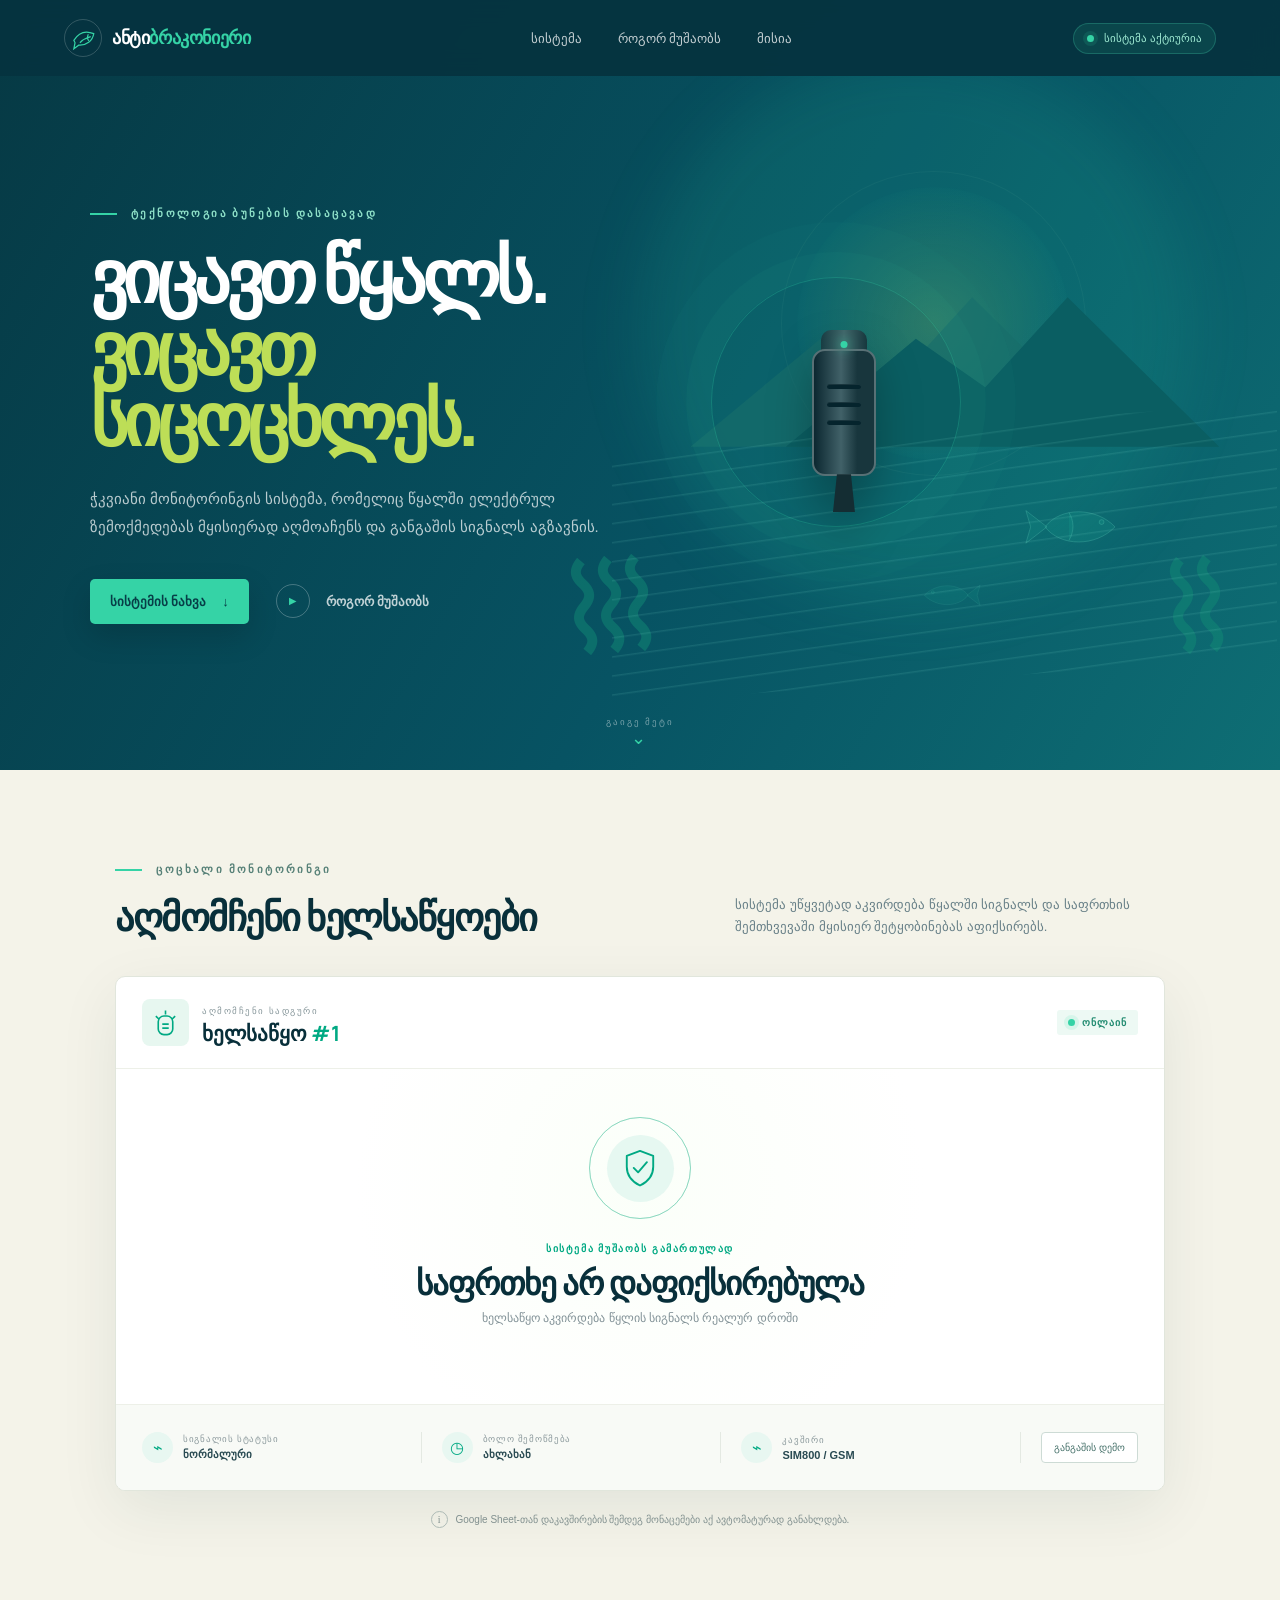
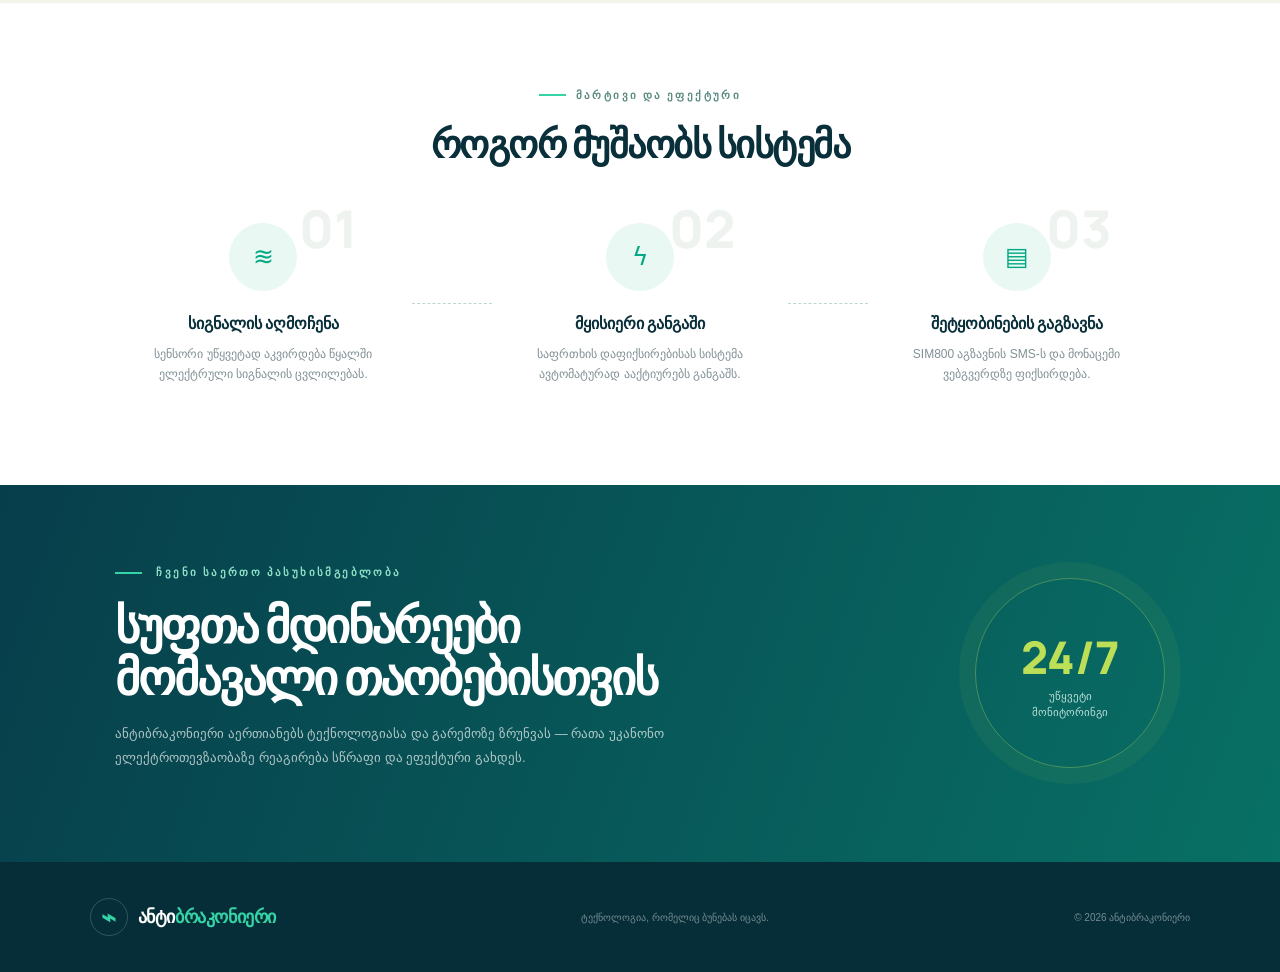
==== index.html @ 40a3c572 "initial website" ====
<!doctype html>
<html lang="ka">
<head>
  <meta charset="UTF-8" />
  <meta name="viewport" content="width=device-width, initial-scale=1.0" />
  <meta name="theme-color" content="#073d4c" />
  <meta name="description" content="ანტიბრაკონიერი — წყლის ეკოსისტემის დაცვის ჭკვიანი მონიტორინგის სისტემა." />
  <title>ანტიბრაკონიერი — წყლის დაცვის სისტემა</title>
  <link rel="preconnect" href="https://fonts.googleapis.com">
  <link rel="preconnect" href="https://fonts.gstatic.com" crossorigin>
  <link href="https://fonts.googleapis.com/css2?family=Fira+GO:wght@400;500;600;700&family=Manrope:wght@500;600;700;800&display=swap" rel="stylesheet">
  <link rel="stylesheet" href="style.css" />
</head>
<body>
  <header class="site-header">
    <a class="brand" href="#home" aria-label="ანტიბრაკონიერი — მთავარი">
      <span class="brand-mark" aria-hidden="true">
        <svg viewBox="0 0 48 48"><path d="M8 27c8-13 19-17 33-11-2 12-12 20-25 19l-8 6 2-10-2-4Z"/><path d="M18 31c5-5 10-8 18-10M32 17c-2 4-2 8 1 11"/></svg>
      </span>
      <span>ანტი<span>ბრაკონიერი</span></span>
    </a>
    <nav aria-label="მთავარი ნავიგაცია">
      <a href="#system">სისტემა</a>
      <a href="#how-it-works">როგორ მუშაობს</a>
      <a href="#mission">მისია</a>
    </nav>
    <div class="live-pill"><i></i> სისტემა აქტიურია</div>
  </header>

  <main id="home">
    <section class="hero">
      <div class="hero-glow"></div>
      <div class="hero-copy">
        <p class="eyebrow"><span></span> ტექნოლოგია ბუნების დასაცავად</p>
        <h1>ვიცავთ წყალს.<br><em>ვიცავთ სიცოცხლეს.</em></h1>
        <p class="hero-text">ჭკვიანი მონიტორინგის სისტემა, რომელიც წყალში ელექტრულ ზემოქმედებას მყისიერად აღმოაჩენს და განგაშის სიგნალს აგზავნის.</p>
        <div class="hero-actions">
          <a class="button primary" href="#system">სისტემის ნახვა <span>↓</span></a>
          <a class="button text-button" href="#how-it-works"><span class="play">▶</span> როგორ მუშაობს</a>
        </div>
      </div>
      <div class="hero-art" aria-hidden="true">
        <div class="sun"></div>
        <div class="mountain mountain-back"></div>
        <div class="mountain mountain-front"></div>
        <div class="reeds reeds-left">⌇⌇⌇</div>
        <div class="reeds reeds-right">⌇⌇</div>
        <svg class="fish fish-one" viewBox="0 0 120 54"><path d="M23 27C39 6 76 6 96 27 76 48 39 48 23 27Z"/><path d="m25 27-22-17 5 17-5 17 22-17Z"/><circle cx="82" cy="22" r="2.5"/><path d="M48 12c5 8 6 19 0 29"/></svg>
        <svg class="fish fish-two" viewBox="0 0 120 54"><path d="M23 27C39 6 76 6 96 27 76 48 39 48 23 27Z"/><path d="m25 27-22-17 5 17-5 17 22-17Z"/><circle cx="82" cy="22" r="2.5"/></svg>
        <div class="water-lines"></div>
        <div class="sensor-beam"></div>
        <div class="sensor">
          <span class="sensor-light"></span>
          <div class="sensor-cap"></div>
          <div class="sensor-body"><i></i><i></i><i></i></div>
          <div class="sensor-tip"></div>
        </div>
      </div>
      <div class="scroll-hint">გაიგე მეტი <span>⌄</span></div>
    </section>

    <section class="monitor-section" id="system">
      <div class="section-heading">
        <div>
          <p class="eyebrow dark"><span></span> ცოცხალი მონიტორინგი</p>
          <h2>აღმომჩენი ხელსაწყოები</h2>
        </div>
        <p>სისტემა უწყვეტად აკვირდება წყალში სიგნალს და საფრთხის შემთხვევაში მყისიერ შეტყობინებას აფიქსირებს.</p>
      </div>

      <article class="device-card" id="device-card" data-state="safe">
        <div class="card-top">
          <div class="device-title">
            <span class="device-icon">
              <svg viewBox="0 0 36 36"><path d="M18 3v5M6 10l4 4M30 10l-4 4"/><rect x="9" y="10" width="18" height="23" rx="7"/><path d="M14 25h8M14 20h8"/></svg>
            </span>
            <div>
              <span class="tiny-label">აღმომჩენი სადგური</span>
              <h3>ხელსაწყო <b>#1</b></h3>
            </div>
          </div>
          <div class="status-badge"><i></i><span id="connection-label">ონლაინ</span></div>
        </div>

        <div class="status-display" aria-live="polite">
          <div class="pulse-wrap">
            <span class="pulse-ring"></span>
            <span class="pulse-ring delay"></span>
            <span class="shield">
              <svg viewBox="0 0 54 62"><path d="M27 3 48 11v17c0 14-9 24-21 30C15 52 6 42 6 28V11l21-8Z"/><path d="m17 30 7 7 14-16"/></svg>
            </span>
          </div>
          <p class="status-kicker" id="status-kicker">სისტემა მუშაობს გამართულად</p>
          <h4 id="status-title">საფრთხე არ დაფიქსირებულა</h4>
          <p id="status-description">ხელსაწყო აკვირდება წყლის სიგნალს რეალურ დროში</p>
          <div class="alert-time" id="alert-time" hidden>—</div>
        </div>

        <div class="card-metrics">
          <div><span class="metric-icon signal">⌁</span><p>სიგნალის სტატუსი<strong id="signal-value">ნორმალური</strong></p></div>
          <div><span class="metric-icon clock">◷</span><p>ბოლო შემოწმება<strong id="last-check">ახლახან</strong></p></div>
          <div><span class="metric-icon network">⌁</span><p>კავშირი<strong>SIM800 / GSM</strong></p></div>
          <button class="demo-button" id="demo-button" type="button">განგაშის დემო</button>
        </div>
      </article>
      <p class="integration-note"><span>i</span> Google Sheet-თან დაკავშირების შემდეგ მონაცემები აქ ავტომატურად განახლდება.</p>
    </section>

    <section class="how-section" id="how-it-works">
      <p class="eyebrow centered"><span></span> მარტივი და ეფექტური</p>
      <h2>როგორ მუშაობს სისტემა</h2>
      <div class="steps">
        <article><span>01</span><div class="step-icon">≋</div><h3>სიგნალის აღმოჩენა</h3><p>სენსორი უწყვეტად აკვირდება წყალში ელექტრული სიგნალის ცვლილებას.</p></article>
        <i class="step-line"></i>
        <article><span>02</span><div class="step-icon">ϟ</div><h3>მყისიერი განგაში</h3><p>საფრთხის დაფიქსირებისას სისტემა ავტომატურად ააქტიურებს განგაშს.</p></article>
        <i class="step-line"></i>
        <article><span>03</span><div class="step-icon">▤</div><h3>შეტყობინების გაგზავნა</h3><p>SIM800 აგზავნის SMS-ს და მონაცემი ვებგვერდზე ფიქსირდება.</p></article>
      </div>
    </section>

    <section class="mission-section" id="mission">
      <div>
        <p class="eyebrow"><span></span> ჩვენი საერთო პასუხისმგებლობა</p>
        <h2>სუფთა მდინარეები<br>მომავალი თაობებისთვის</h2>
        <p>ანტიბრაკონიერი აერთიანებს ტექნოლოგიასა და გარემოზე ზრუნვას — რათა უკანონო ელექტროთევზაობაზე რეაგირება სწრაფი და ეფექტური გახდეს.</p>
      </div>
      <div class="mission-badge"><strong>24/7</strong><span>უწყვეტი<br>მონიტორინგი</span></div>
    </section>
  </main>

  <footer>
    <a class="brand footer-brand" href="#home"><span class="brand-mark">⌁</span><span>ანტი<span>ბრაკონიერი</span></span></a>
    <p>ტექნოლოგია, რომელიც ბუნებას იცავს.</p>
    <span>© 2026 ანტიბრაკონიერი</span>
  </footer>

  <script src="script.js"></script>
</body>
</html>
---- style.css ----
:root {
  --ink: #082f3a;
  --deep: #063e4c;
  --deep-2: #052f3c;
  --teal: #00a983;
  --mint: #35d3a6;
  --lime: #bdde57;
  --cream: #f3f3e9;
  --white: #fff;
  --muted: #688088;
  --danger: #ef5b4e;
}

* { box-sizing: border-box; }
html { scroll-behavior: smooth; }
body { margin: 0; color: var(--ink); background: var(--cream); font-family: "Fira GO", sans-serif; }
a { color: inherit; text-decoration: none; }
button { font: inherit; }

.site-header {
  height: 76px; padding: 0 clamp(24px, 5vw, 78px); display: flex; align-items: center;
  justify-content: space-between; background: rgba(6, 52, 64, .96); color: white;
  position: fixed; inset: 0 0 auto; z-index: 30; backdrop-filter: blur(12px);
}
.brand { display: flex; align-items: center; gap: 10px; font-size: 18px; font-weight: 700; letter-spacing: -.4px; }
.brand > span:last-child > span { color: var(--mint); }
.brand-mark { width: 38px; height: 38px; display: grid; place-items: center; border: 1px solid rgba(255,255,255,.18); border-radius: 50%; }
.brand-mark svg { width: 29px; fill: none; stroke: var(--mint); stroke-width: 2; }
nav { display: flex; gap: 36px; font-size: 13px; color: rgba(255,255,255,.76); }
nav a:hover { color: var(--mint); }
.live-pill { padding: 8px 13px; border-radius: 30px; background: rgba(62, 219, 174, .1); border: 1px solid rgba(72,222,178,.24); font-size: 11px; color: #9fead3; }
.live-pill i, .status-badge i { width: 7px; height: 7px; border-radius: 50%; background: var(--mint); display: inline-block; margin-right: 7px; box-shadow: 0 0 0 4px rgba(53,211,166,.12); }

.hero { min-height: 720px; padding: 150px clamp(24px, 7vw, 110px) 90px; color: white; background: linear-gradient(120deg, #063944 0%, #075363 58%, #0e6e74 100%); display: grid; grid-template-columns: .95fr 1.05fr; position: relative; overflow: hidden; }
.hero-glow { position: absolute; width: 550px; height: 550px; border-radius: 50%; background: rgba(39, 201, 166, .12); filter: blur(30px); right: 7%; top: 7%; }
.hero-copy { position: relative; z-index: 3; align-self: center; max-width: 650px; }
.eyebrow { margin: 0 0 21px; font: 700 11px/1.2 Manrope, sans-serif; text-transform: uppercase; letter-spacing: 2.4px; color: #8ee0c8; }
.eyebrow > span { width: 27px; height: 2px; background: var(--mint); display: inline-block; vertical-align: middle; margin-right: 10px; }
.eyebrow.dark { color: #568077; }
.hero h1 { font: 800 clamp(48px, 5.7vw, 83px)/.98 Manrope, "Fira GO", sans-serif; letter-spacing: -4.5px; margin: 0; }
.hero h1 em { font-style: normal; color: var(--lime); }
.hero-text { max-width: 570px; color: rgba(255,255,255,.72); font-size: 15px; line-height: 1.9; margin: 30px 0 37px; }
.hero-actions { display: flex; align-items: center; gap: 27px; }
.button { display: inline-flex; align-items: center; gap: 16px; font-size: 13px; font-weight: 600; }
.button.primary { background: var(--mint); color: #073e47; padding: 15px 20px; border-radius: 5px; box-shadow: 0 12px 30px rgba(0,0,0,.15); }
.button.primary:hover { transform: translateY(-2px); background: #4de2b8; }
.button.text-button { color: rgba(255,255,255,.75); }
.play { display: grid; place-items: center; width: 34px; height: 34px; border-radius: 50%; border: 1px solid rgba(255,255,255,.25); color: var(--mint); font-size: 9px; }
.scroll-hint { position: absolute; left: 50%; bottom: 21px; transform: translateX(-50%); font-size: 9px; letter-spacing: 2px; text-transform: uppercase; color: rgba(255,255,255,.45); text-align: center; }
.scroll-hint span { display: block; font-size: 18px; color: var(--mint); }

.hero-art { position: relative; min-height: 530px; align-self: center; }
.sun { position: absolute; width: 305px; height: 305px; right: 18%; top: 4%; border-radius: 50%; background: radial-gradient(circle, rgba(189,222,87,.18), rgba(53,211,166,.03) 63%, transparent 64%); border: 1px solid rgba(174,231,193,.05); }
.mountain { position: absolute; bottom: 44%; width: 75%; height: 34%; right: -5%; clip-path: polygon(0 100%, 30% 40%, 46% 67%, 65% 17%, 100% 100%); }
.mountain-back { background: #176e6b; opacity: .65; transform: translateX(-22%); }
.mountain-front { background: #0a5e62; }
.water-lines { position: absolute; left: 0; right: -15%; bottom: 0; height: 48%; background: repeating-linear-gradient(176deg, transparent 0 16px, rgba(124,222,205,.13) 17px, transparent 19px); transform: skewY(-4deg); }
.fish { position: absolute; fill: rgba(31,182,159,.14); stroke: rgba(115,224,199,.23); stroke-width: 1; }
.fish-one { width: 115px; right: 9%; bottom: 24%; }
.fish-two { width: 72px; right: 36%; bottom: 13%; transform: scaleX(-1); opacity: .65; }
.reeds { position: absolute; bottom: 0; color: #118b75; font-size: 120px; letter-spacing: -32px; font-family: serif; opacity: .5; transform: rotate(-4deg); }
.reeds-left { left: -10%; }.reeds-right { right: -3%; }
.sensor { position: absolute; width: 70px; height: 200px; left: 34%; top: 34%; filter: drop-shadow(0 25px 22px rgba(0,0,0,.26)); }
.sensor-cap { width: 46px; height: 22px; margin: 0 auto; border-radius: 10px 10px 3px 3px; background: linear-gradient(90deg,#183d43,#42666a,#17383e); }
.sensor-body { width: 64px; height: 127px; padding: 20px 13px; margin: -3px auto 0; border-radius: 13px; background: linear-gradient(90deg, #0b2730, #416168 45%, #18363d 72%); border: 2px solid #587075; }
.sensor-body i { height: 5px; border-radius: 5px; display: block; margin: 13px 0; background: #05242d; box-shadow: inset 0 1px rgba(255,255,255,.08); }
.sensor-tip { width: 22px; height: 38px; margin: -2px auto; clip-path: polygon(18% 0,82% 0,100% 100%,0 100%); background: #142d33; }
.sensor-light { position: absolute; z-index: 2; top: 11px; left: 50%; width: 7px; height: 7px; transform: translateX(-50%); border-radius: 50%; background: var(--mint); box-shadow: 0 0 12px var(--mint); }
.sensor-beam { position: absolute; width: 250px; height: 250px; border: 1px solid rgba(53,211,166,.26); border-radius: 50%; left: 17%; top: 24%; box-shadow: 0 0 0 25px rgba(53,211,166,.035), 0 0 0 55px rgba(53,211,166,.025); animation: breathe 3.2s infinite ease-in-out; }

.monitor-section { padding: 92px max(24px, calc((100vw - 1050px)/2)) 75px; background: #f4f3e9; }
.section-heading { display: flex; align-items: end; justify-content: space-between; gap: 50px; margin-bottom: 38px; }
.section-heading h2, .how-section h2 { font: 800 clamp(29px,3vw,42px)/1.1 Manrope, "Fira GO"; letter-spacing: -1.5px; margin: 0; }
.section-heading > p { max-width: 430px; color: var(--muted); line-height: 1.7; font-size: 13px; margin: 0; }
.device-card { border-radius: 10px; overflow: hidden; background: white; box-shadow: 0 18px 60px rgba(14,50,56,.08); border: 1px solid #e1e6dc; }
.card-top { display: flex; justify-content: space-between; padding: 22px 26px; border-bottom: 1px solid #edf0e8; }
.device-title { display: flex; align-items: center; gap: 13px; }
.device-icon { width: 47px; height: 47px; display: grid; place-items: center; border-radius: 8px; background: #e7f7f0; }
.device-icon svg { width: 29px; fill: none; stroke: var(--teal); stroke-width: 2; }
.tiny-label { font-size: 9px; letter-spacing: 1.5px; text-transform: uppercase; color: #86969a; }
.device-title h3 { font: 700 21px/1.2 Manrope, "Fira GO"; margin: 3px 0 0; }.device-title h3 b{ color: var(--teal); }
.status-badge { align-self: center; padding: 7px 11px; background: #edf9f4; border-radius: 3px; color: #218b70; font-size: 10px; font-weight: 600; text-transform: uppercase; letter-spacing: 1px; }
.status-display { min-height: 335px; padding: 48px 20px 32px; text-align: center; background: radial-gradient(circle at center 35%, #fbfff9, #fff 50%); }
.pulse-wrap { width: 102px; height: 102px; margin: 0 auto 24px; position: relative; display: grid; place-items: center; }
.pulse-ring { position: absolute; inset: 0; border: 1px solid rgba(35,178,137,.3); border-radius: 50%; animation: pulse 2.4s infinite; }
.pulse-ring.delay { animation-delay: 1.2s; }
.shield { width: 67px; height: 67px; border-radius: 50%; background: #e6f8f1; display: grid; place-items: center; position: relative; z-index: 2; }
.shield svg { width: 34px; fill: none; stroke: var(--teal); stroke-width: 3; stroke-linecap: round; stroke-linejoin: round; }
.status-kicker { color: var(--teal); font-size: 10px; font-weight: 700; letter-spacing: 1.6px; text-transform: uppercase; }
.status-display h4 { margin: 8px 0; font: 800 clamp(23px, 2.6vw, 34px)/1.15 Manrope, "Fira GO"; letter-spacing: -1px; }
.status-display > p:last-of-type { margin: 0; color: #829297; font-size: 12px; }
.alert-time { margin-top: 16px; font-size: 12px; font-weight: 600; color: var(--danger); }
.card-metrics { min-height: 86px; padding: 14px 26px; background: #f8faf6; border-top: 1px solid #edf0e8; display: grid; grid-template-columns: repeat(3, 1fr) auto; align-items: center; }
.card-metrics > div { display: flex; gap: 10px; align-items: center; border-right: 1px solid #e4e9e2; margin-right: 20px; }
.metric-icon { width: 31px; height: 31px; border-radius: 50%; display: grid; place-items: center; color: var(--teal); background: #e8f7f1; }
.card-metrics p { margin: 0; color: #8b999c; font-size: 9px; text-transform: uppercase; letter-spacing: .7px; }
.card-metrics strong { display: block; margin-top: 4px; color: #294a52; font-size: 11px; text-transform: none; letter-spacing: 0; }
.demo-button { border: 1px solid #cddbd5; color: #47726b; background: white; border-radius: 4px; padding: 9px 12px; font-size: 10px; cursor: pointer; }
.demo-button:hover { border-color: var(--teal); color: var(--teal); }
.integration-note { text-align: center; color: #81908f; font-size: 10px; margin: 20px 0 0; }
.integration-note span { display: inline-grid; place-items:center; width: 17px;height:17px;border:1px solid #aebbb6;border-radius:50%;margin-right:5px;font-family:serif; }

.device-card[data-state="alert"] { border-color: rgba(239,91,78,.55); box-shadow: 0 18px 60px rgba(239,91,78,.14); }
.device-card[data-state="alert"] .status-display { background: radial-gradient(circle at center 35%, #fff3ef, #fff 55%); }
.device-card[data-state="alert"] .shield { background: #ffe8e4; animation: alertShake .55s infinite; }
.device-card[data-state="alert"] .shield svg { stroke: var(--danger); }
.device-card[data-state="alert"] .pulse-ring { border-color: rgba(239,91,78,.55); animation-duration: 1s; }
.device-card[data-state="alert"] .status-kicker, .device-card[data-state="alert"] .status-display h4 { color: var(--danger); }
.device-card[data-state="alert"] .status-badge { background: #fff0ed; color: var(--danger); }
.device-card[data-state="alert"] .status-badge i { background: var(--danger); box-shadow: 0 0 0 4px rgba(239,91,78,.13); }

.how-section { padding: 85px max(24px, calc((100vw - 1050px)/2)) 100px; background: #fff; text-align: center; }
.eyebrow.centered { display: flex; justify-content: center; align-items: center; color: #5c8b81; }
.steps { margin-top: 58px; display: grid; grid-template-columns: 1fr 80px 1fr 80px 1fr; align-items: center; }
.steps article { position: relative; padding: 0 24px; }
.steps article > span { position: absolute; top: -30px; right: 18%; color: #eef3ef; font: 800 52px Manrope; }
.step-icon { width: 68px; height: 68px; border-radius: 50%; margin: 0 auto 21px; display: grid; place-items: center; color: var(--teal); background: #e9f8f2; font-size: 25px; }
.steps h3 { font: 700 16px Manrope, "Fira GO"; margin: 0 0 10px; }.steps p { color: #819095; font-size: 12px; line-height: 1.7; margin:0; }
.step-line { height: 1px; border-top: 1px dashed #b9d9cf; }
.mission-section { padding: 80px max(24px, calc((100vw - 1050px)/2)); display:flex; justify-content:space-between; align-items:center; gap:40px; color:white; background: linear-gradient(110deg,#073e4b,#087065); }
.mission-section h2 { font: 800 clamp(30px,4vw,48px)/1.08 Manrope,"Fira GO"; letter-spacing:-2px; margin:0 0 20px; }.mission-section > div > p:last-child { max-width:650px; line-height:1.8;color:rgba(255,255,255,.68);font-size:13px; }
.mission-badge { min-width:190px; height:190px; border-radius:50%; display:grid; place-content:center; text-align:center; border:1px solid rgba(189,222,87,.35); box-shadow:0 0 0 16px rgba(189,222,87,.05); }.mission-badge strong{font:800 45px Manrope;color:var(--lime)}.mission-badge span{font-size:11px;line-height:1.5;color:#b9ddd6}
footer { min-height:110px; padding:25px clamp(24px,7vw,105px); background:#052e38; color:rgba(255,255,255,.45); display:flex;align-items:center;justify-content:space-between;font-size:10px; }
.footer-brand { color:#fff; }.footer-brand .brand-mark { color:var(--mint);font-size:25px; }

@keyframes pulse { 0% { transform:scale(.65); opacity:0 } 45%{opacity:1} 100%{transform:scale(1.35);opacity:0} }
@keyframes breathe { 50% { transform:scale(1.06); opacity:.65 } }
@keyframes alertShake { 0%,100%{transform:rotate(-2deg)}50%{transform:rotate(2deg)} }

@media (max-width: 850px) {
  nav { display:none; }
  .hero { grid-template-columns:1fr; padding-top:130px; min-height:900px; }
  .hero-copy { max-width:680px; }
  .hero-art { position:absolute; inset:auto 0 0 20%; height:460px; min-height:0; opacity:.83; }
  .hero h1 { letter-spacing:-3px; }
  .section-heading { align-items:start; flex-direction:column; gap:18px; }
  .card-metrics { grid-template-columns:1fr 1fr; gap:18px; padding:22px; }
  .card-metrics > div { border:0; }
  .steps { grid-template-columns:1fr; gap:45px; }.step-line {display:none}
}
@media (max-width: 560px) {
  .site-header { height:66px; padding:0 18px; }.brand {font-size:15px}.brand-mark{width:34px;height:34px}.live-pill{font-size:0;padding:10px}.live-pill i{margin:0}
  .hero { min-height:820px; padding:112px 22px 70px; }.hero h1{font-size:48px;letter-spacing:-2.5px}.hero-text{font-size:13px}.hero-actions{align-items:flex-start;flex-direction:column;gap:20px}
  .hero-art{left:0;height:380px}.sensor{transform:scale(.78);left:40%}.sensor-beam{transform:scale(.75);left:20%}
  .monitor-section,.how-section{padding-left:16px;padding-right:16px}.card-top{padding:17px}.status-display{min-height:320px}.card-metrics{grid-template-columns:1fr}.demo-button{width:100%}
  .mission-section{flex-direction:column;align-items:flex-start}.mission-badge{align-self:center}
  footer{flex-direction:column;gap:15px;text-align:center;padding:30px}
}
@media (prefers-reduced-motion: reduce) { *,*::before,*::after { animation-duration:.01ms!important; animation-iteration-count:1!important; scroll-behavior:auto!important; } }
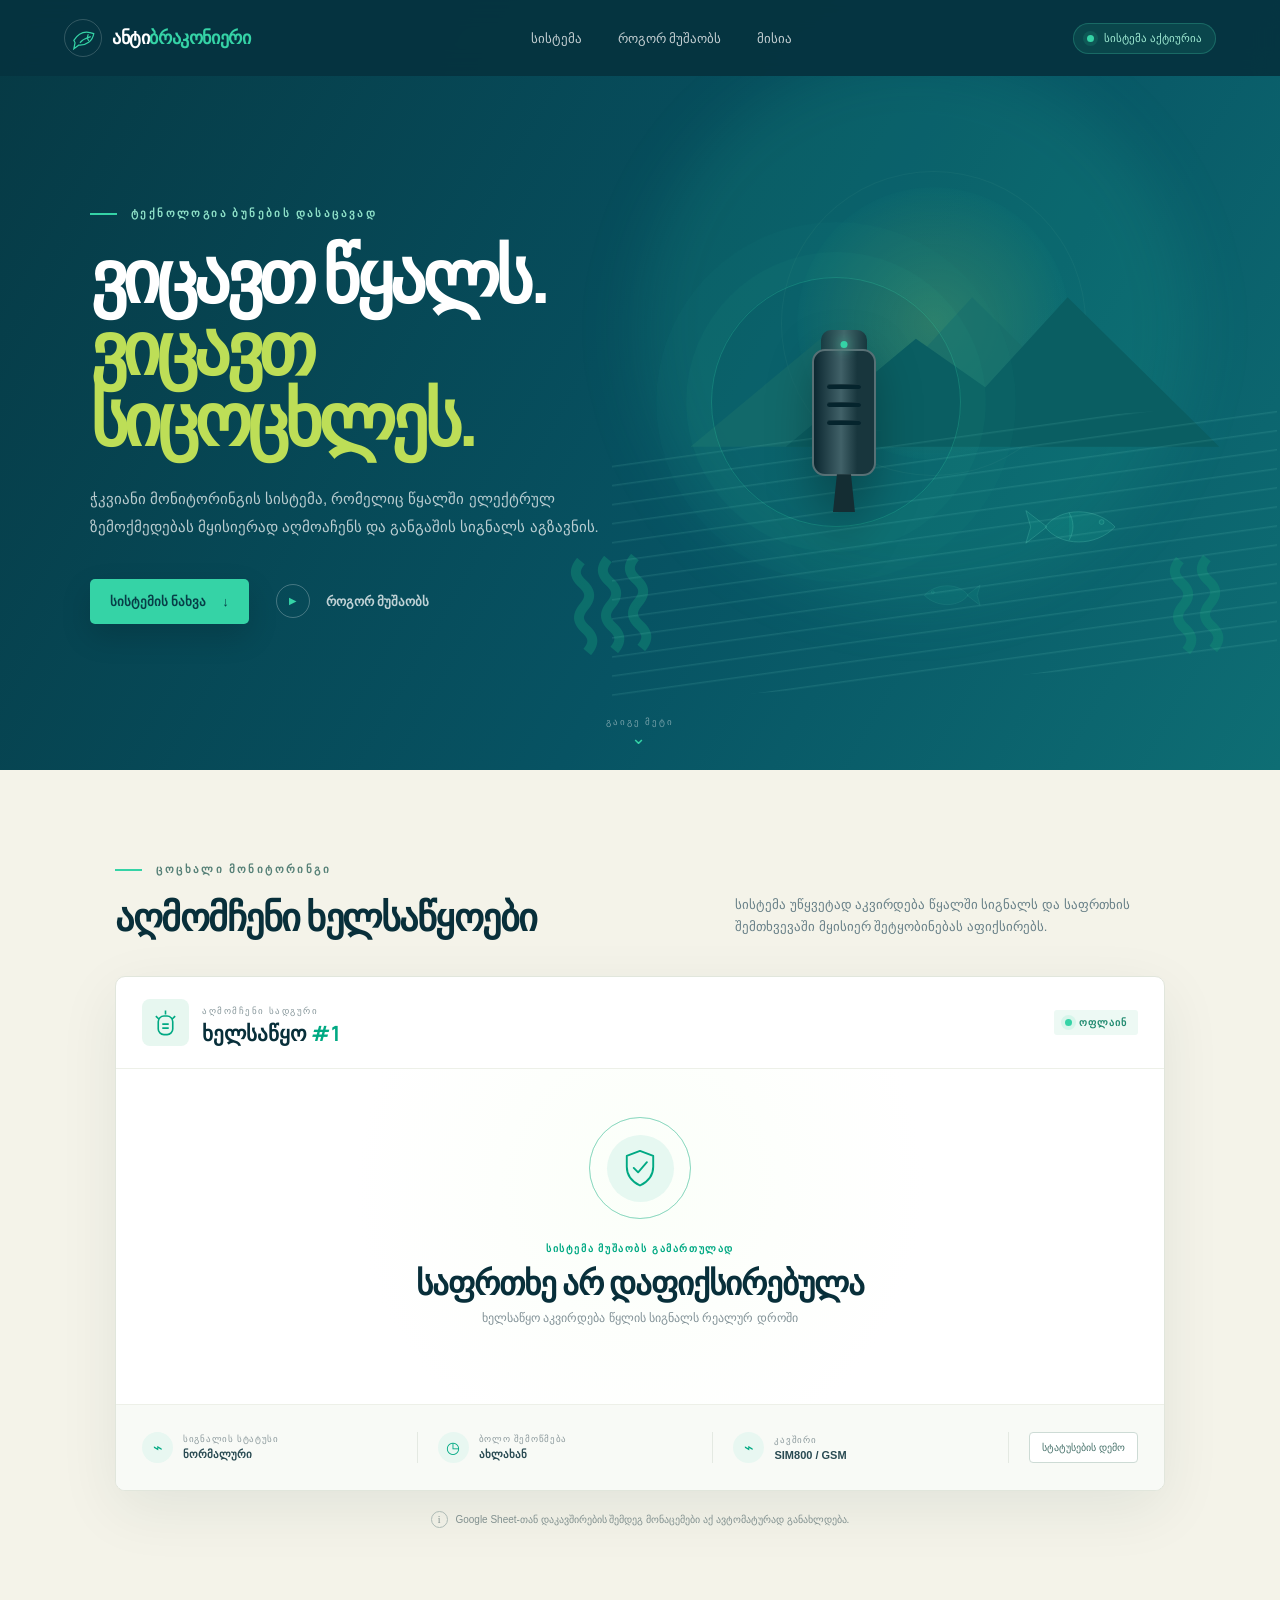
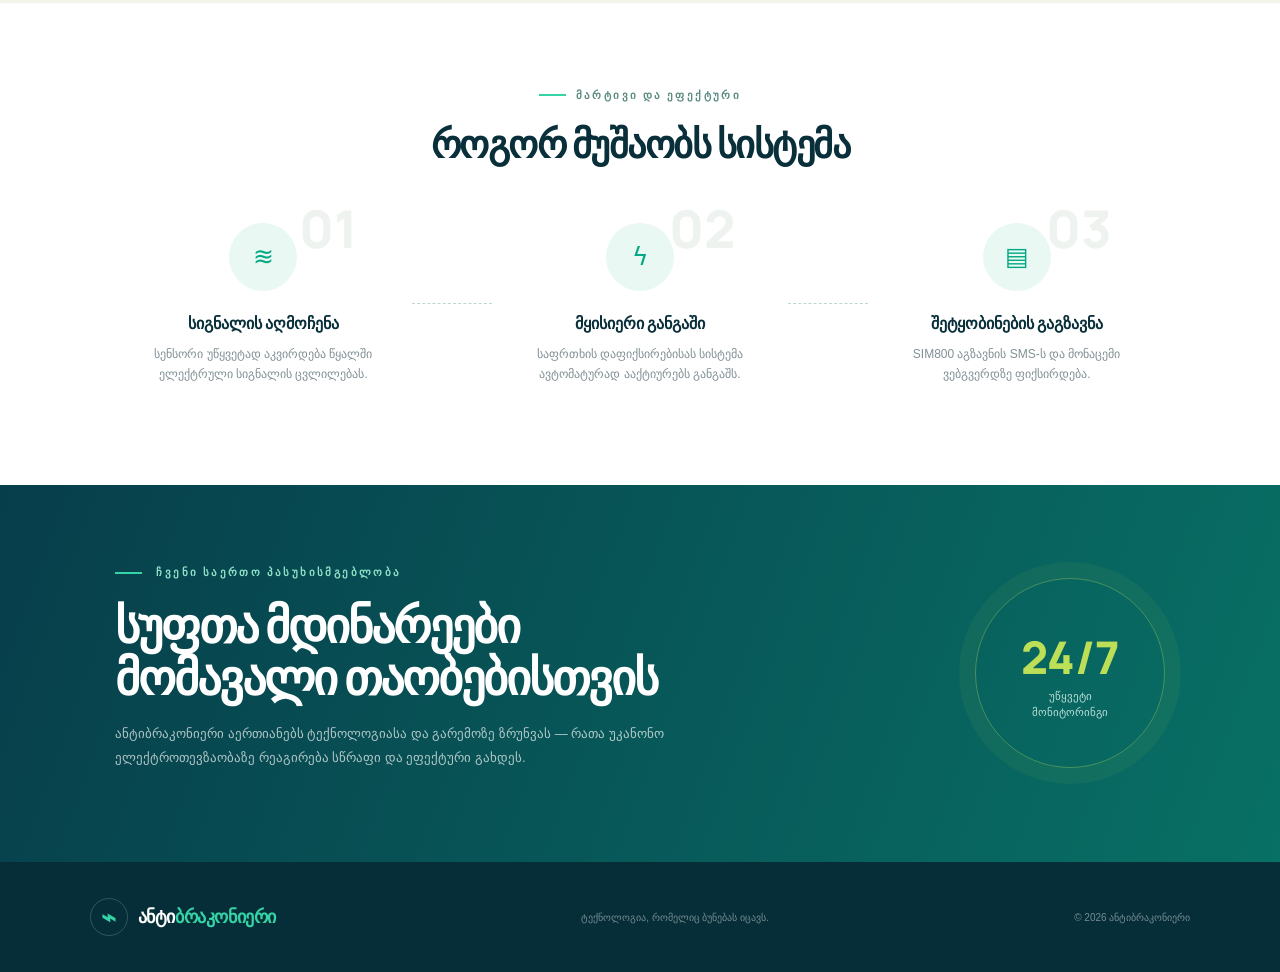
==== commit 869d2f9e: "Update script tag to include version query parameter" ====
--- a/index.html
+++ b/index.html
@@ -134,6 +134,7 @@
     <span>© 2026 ანტიბრაკონიერი</span>
   </footer>
 
-  <script src="script.js"></script>
+ 
+  <script src="script.js?v=2"></script>
 </body>
 </html>
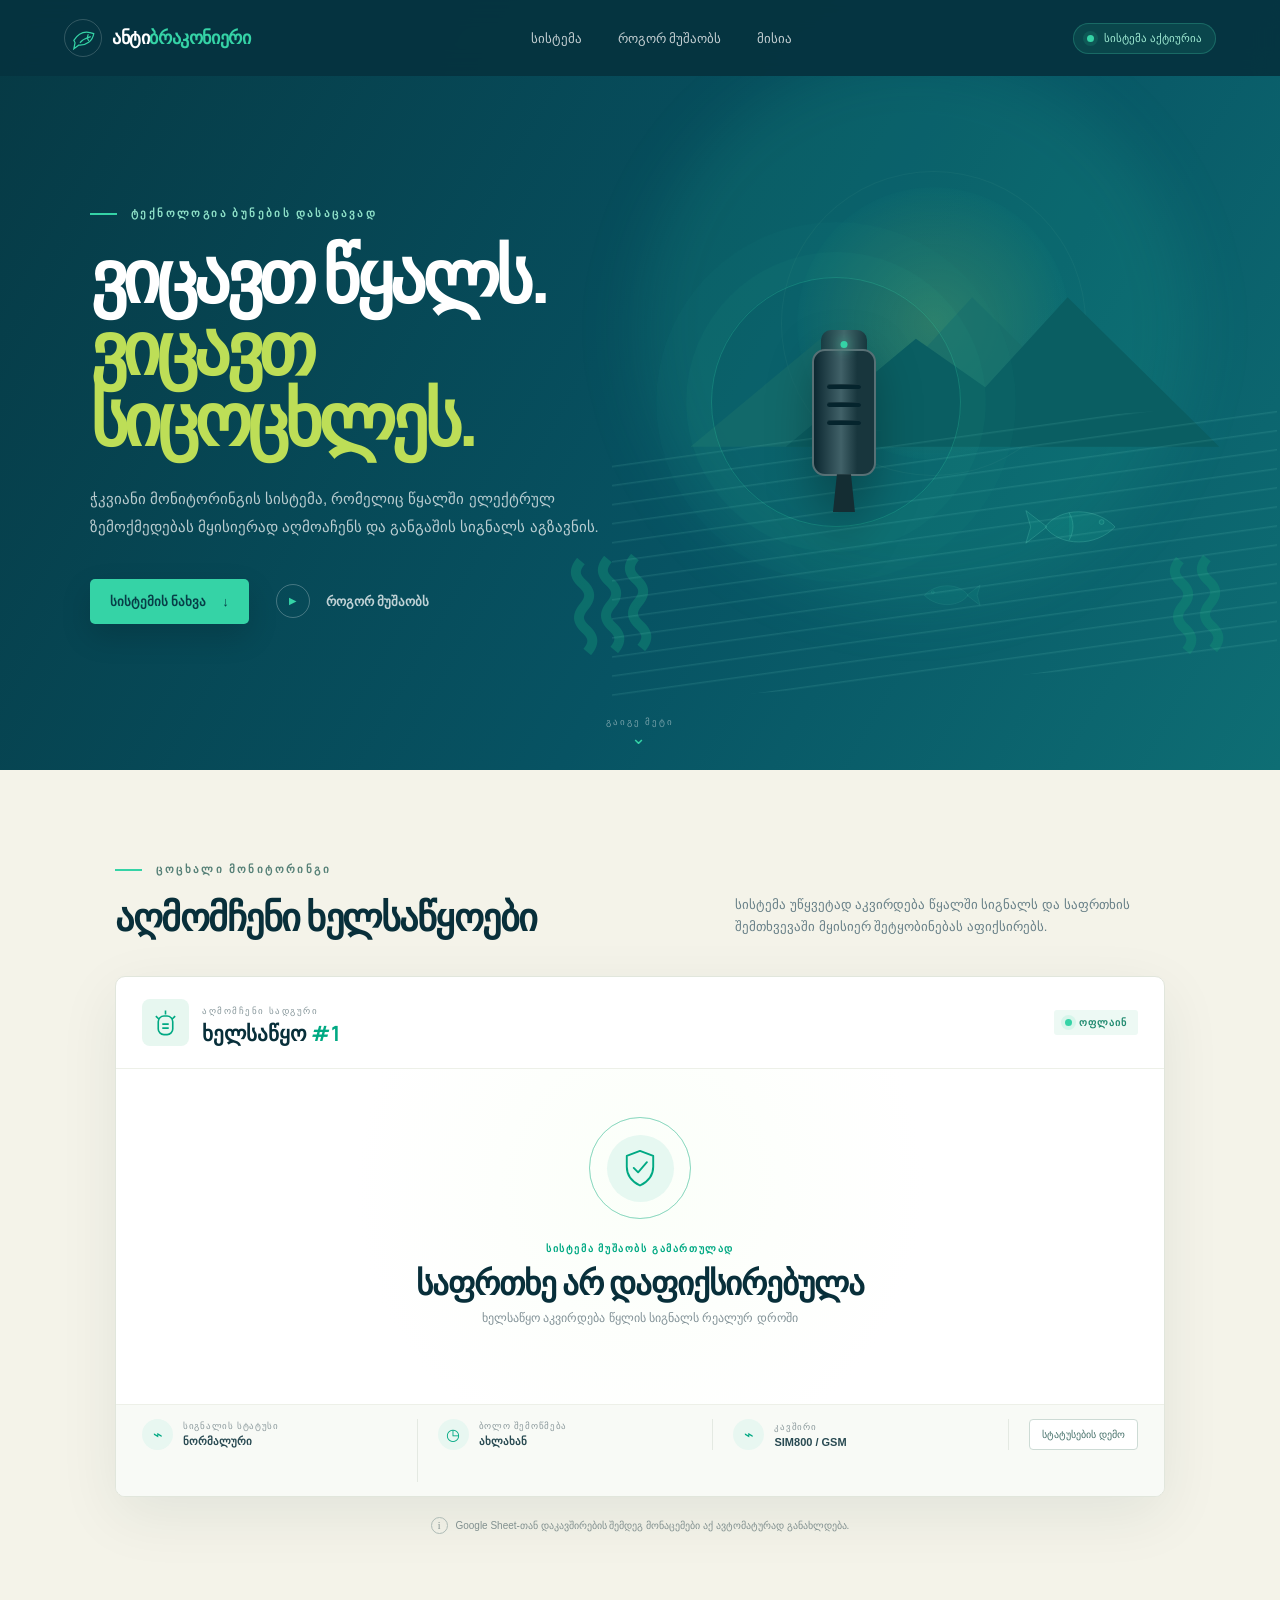
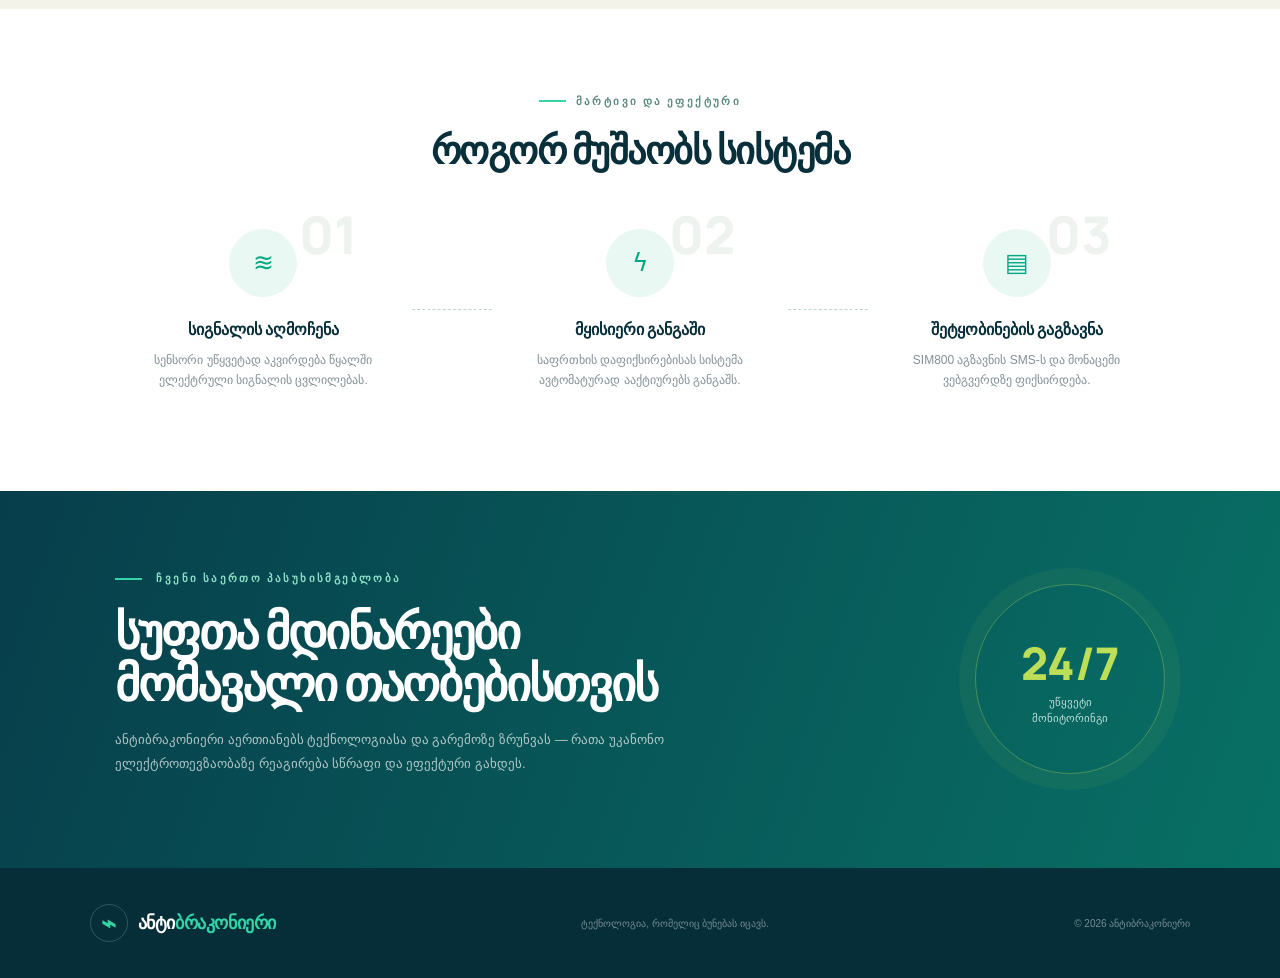
==== commit 7ad92f6f: "Replace demo button with recent activities buttonAdd activity history panel" ====
--- a/index.html
+++ b/index.html
@@ -100,7 +100,10 @@
           <div><span class="metric-icon signal">⌁</span><p>სიგნალის სტატუსი<strong id="signal-value">ნორმალური</strong></p></div>
           <div><span class="metric-icon clock">◷</span><p>ბოლო შემოწმება<strong id="last-check">ახლახან</strong></p></div>
           <div><span class="metric-icon network">⌁</span><p>კავშირი<strong>SIM800 / GSM</strong></p></div>
-          <button class="demo-button" id="demo-button" type="button">განგაშის დემო</button>
+         <button class="demo-button" id="demo-button" type="button">ბოლო აქტივობები</button>
+          <div id="activity-history" hidden>
+  <ul id="activity-list"></ul>
+</div>
         </div>
       </article>
       <p class="integration-note"><span>i</span> Google Sheet-თან დაკავშირების შემდეგ მონაცემები აქ ავტომატურად განახლდება.</p>
@@ -135,6 +138,6 @@
   </footer>
 
  
-  <script src="script.js?v=2"></script>
+  <script src="script.js?v=3"></script>
 </body>
 </html>
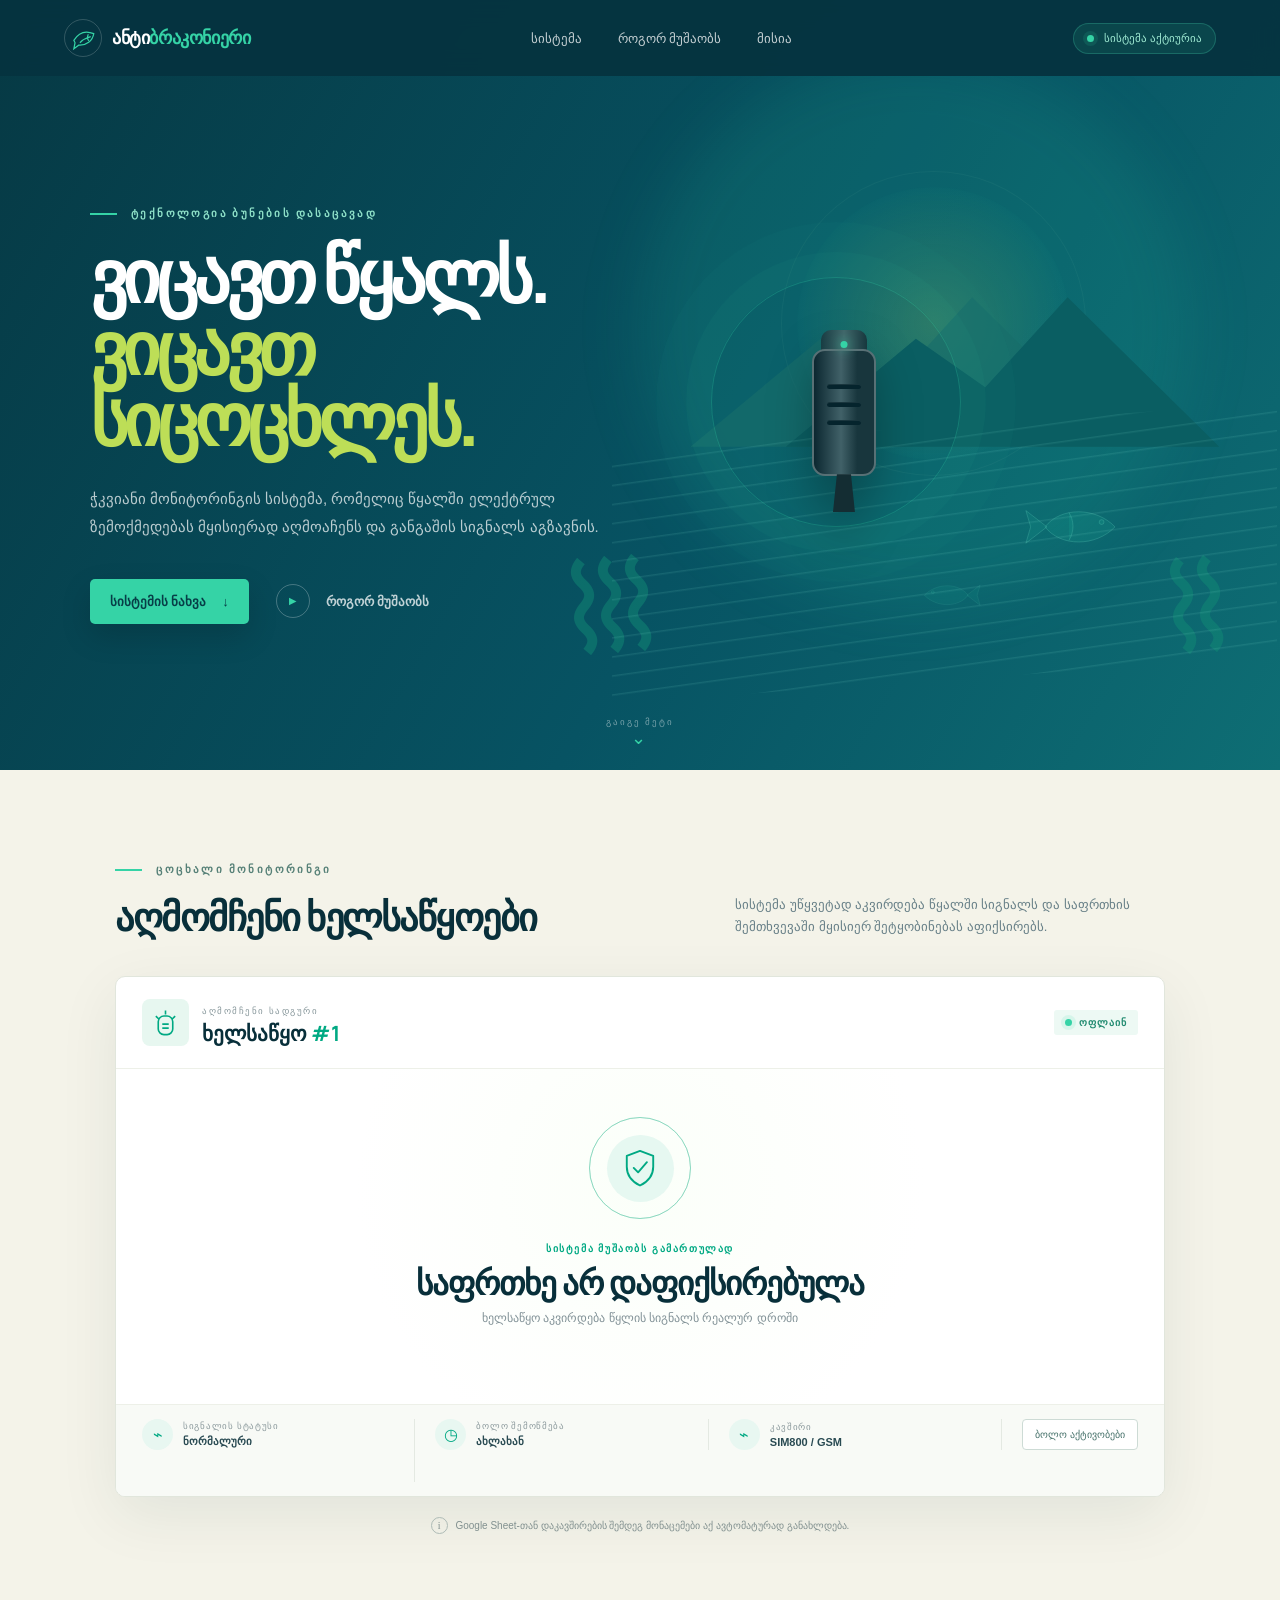
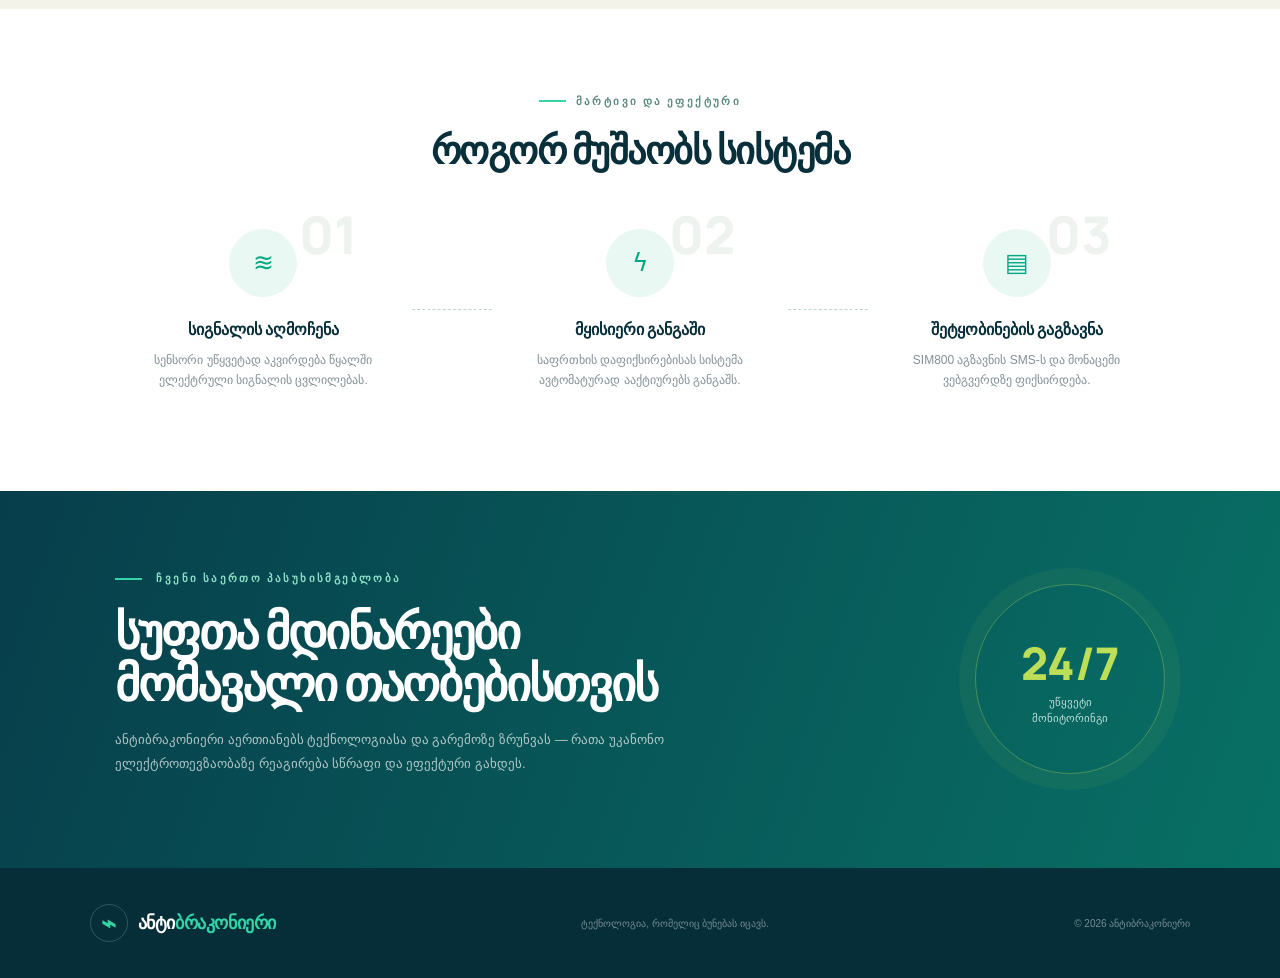
==== commit 5d074b6f: "Update script version to v4" ====
--- a/index.html
+++ b/index.html
@@ -138,6 +138,6 @@
   </footer>
 
  
-  <script src="script.js?v=3"></script>
+  <script src="script.js?v=4"></script>
 </body>
 </html>
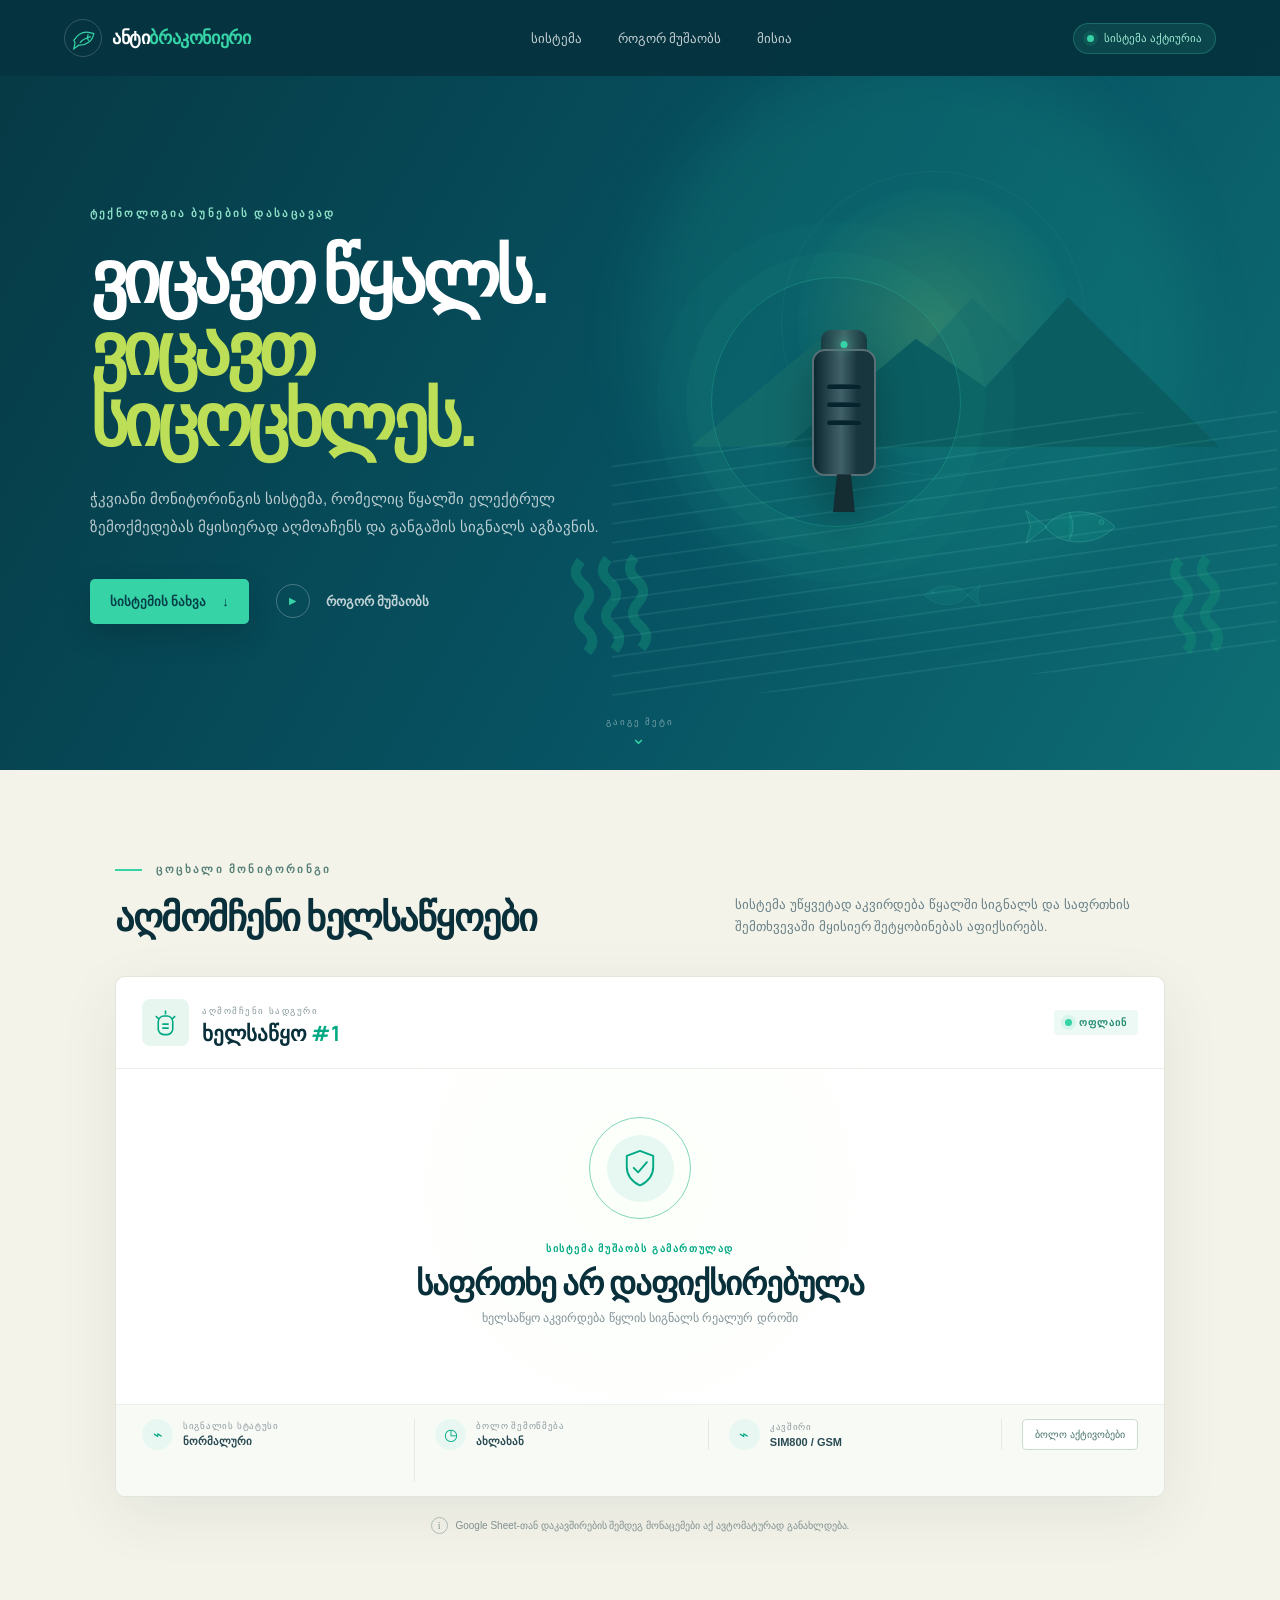
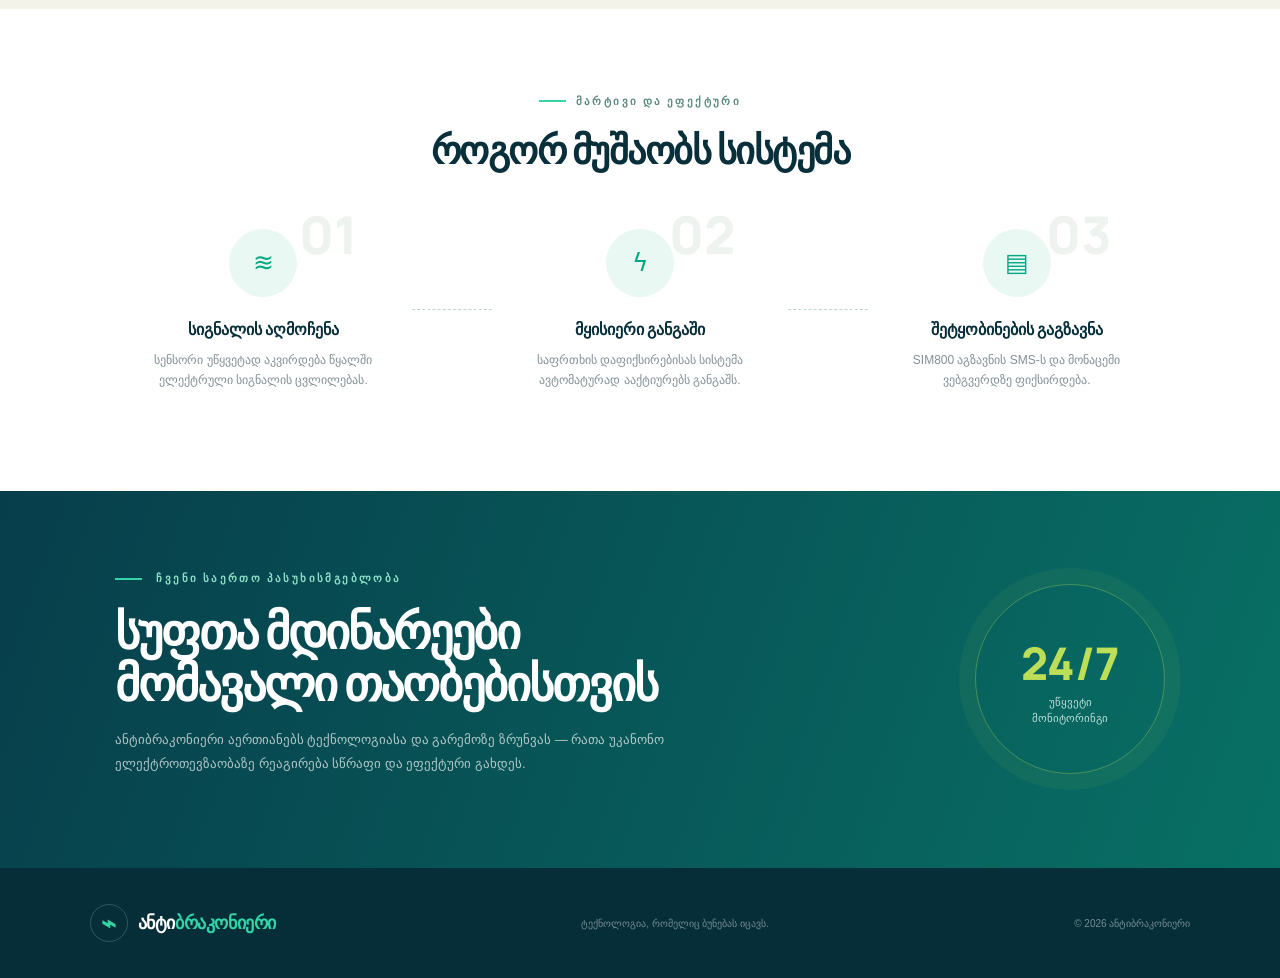
==== commit 5d3b53bb: "Fix eyebrow text in index.html" ====
--- a/index.html
+++ b/index.html
@@ -31,7 +31,7 @@
     <section class="hero">
       <div class="hero-glow"></div>
       <div class="hero-copy">
-        <p class="eyebrow"><span></span> ტექნოლოგია ბუნების დასაცავად</p>
+        <p class="eyebrow"> ტექნოლოგია ბუნების დასაცავად</p>
         <h1>ვიცავთ წყალს.<br><em>ვიცავთ სიცოცხლეს.</em></h1>
         <p class="hero-text">ჭკვიანი მონიტორინგის სისტემა, რომელიც წყალში ელექტრულ ზემოქმედებას მყისიერად აღმოაჩენს და განგაშის სიგნალს აგზავნის.</p>
         <div class="hero-actions">
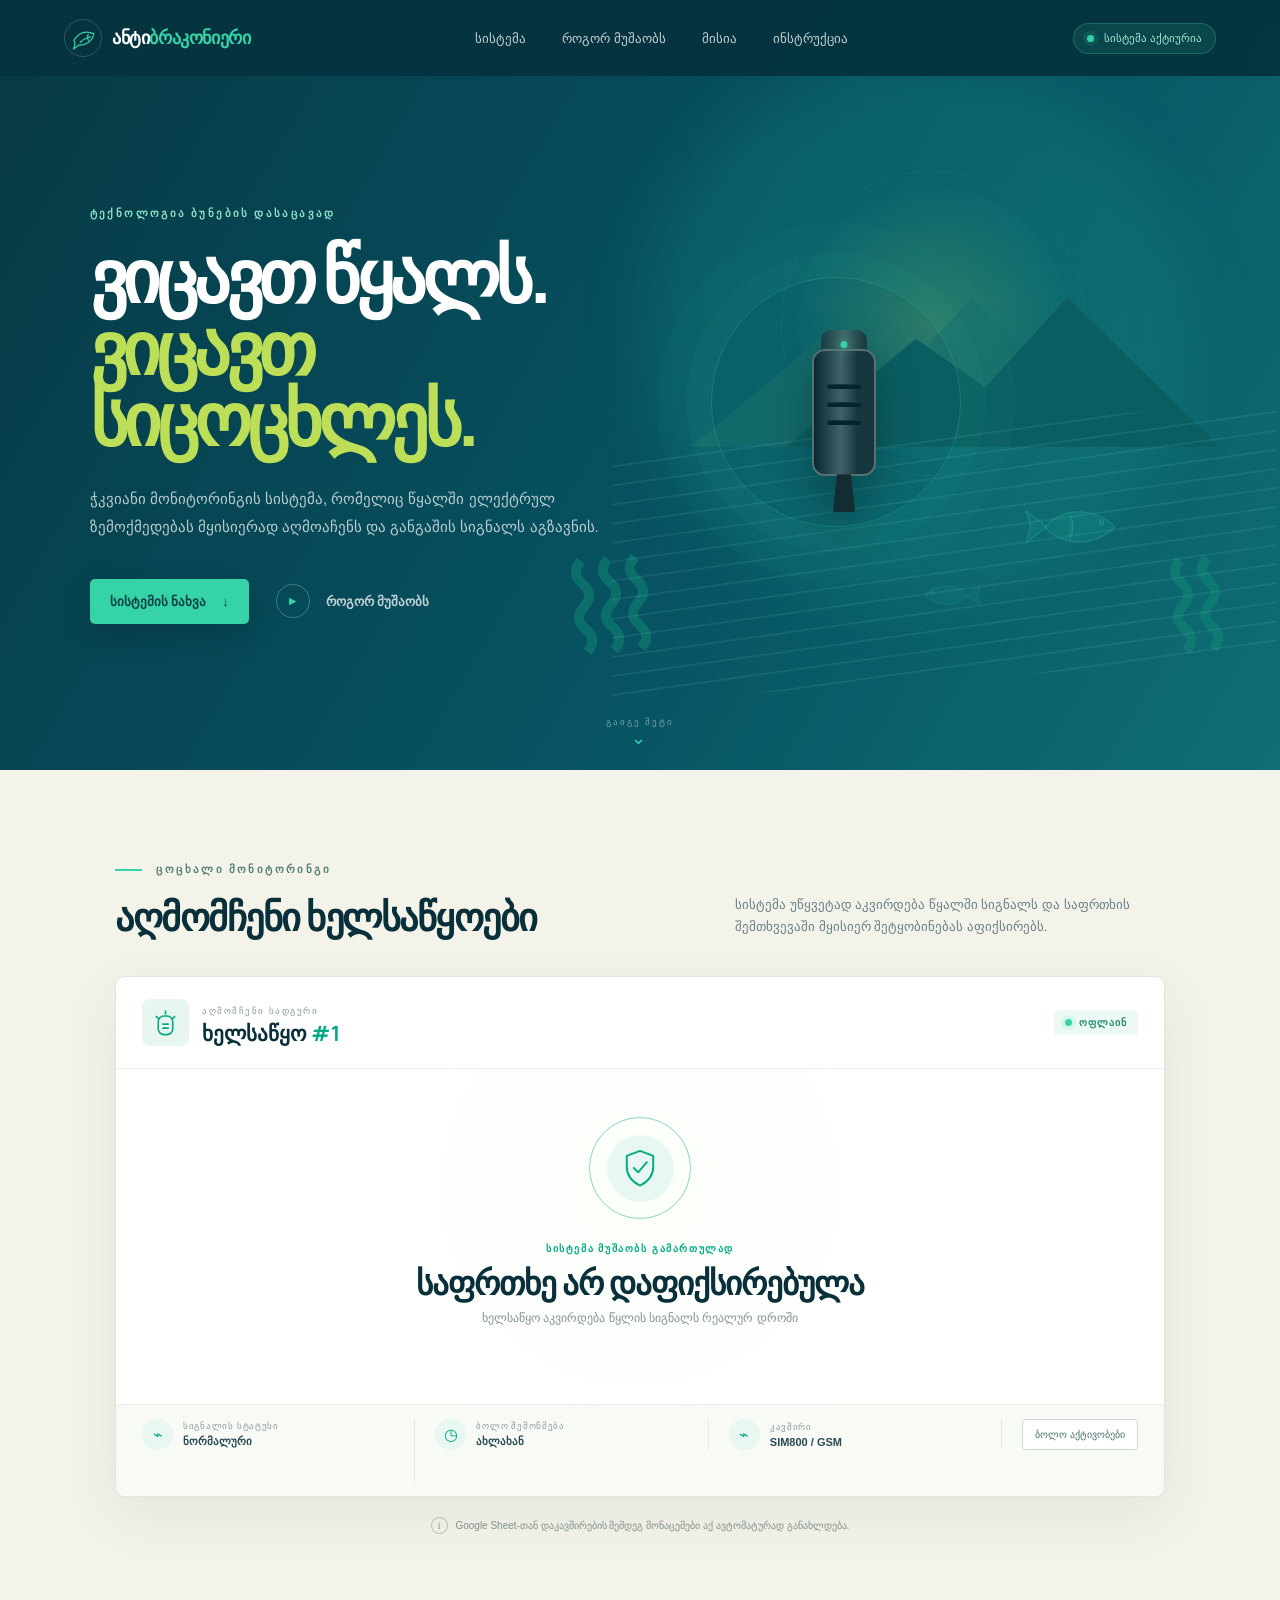
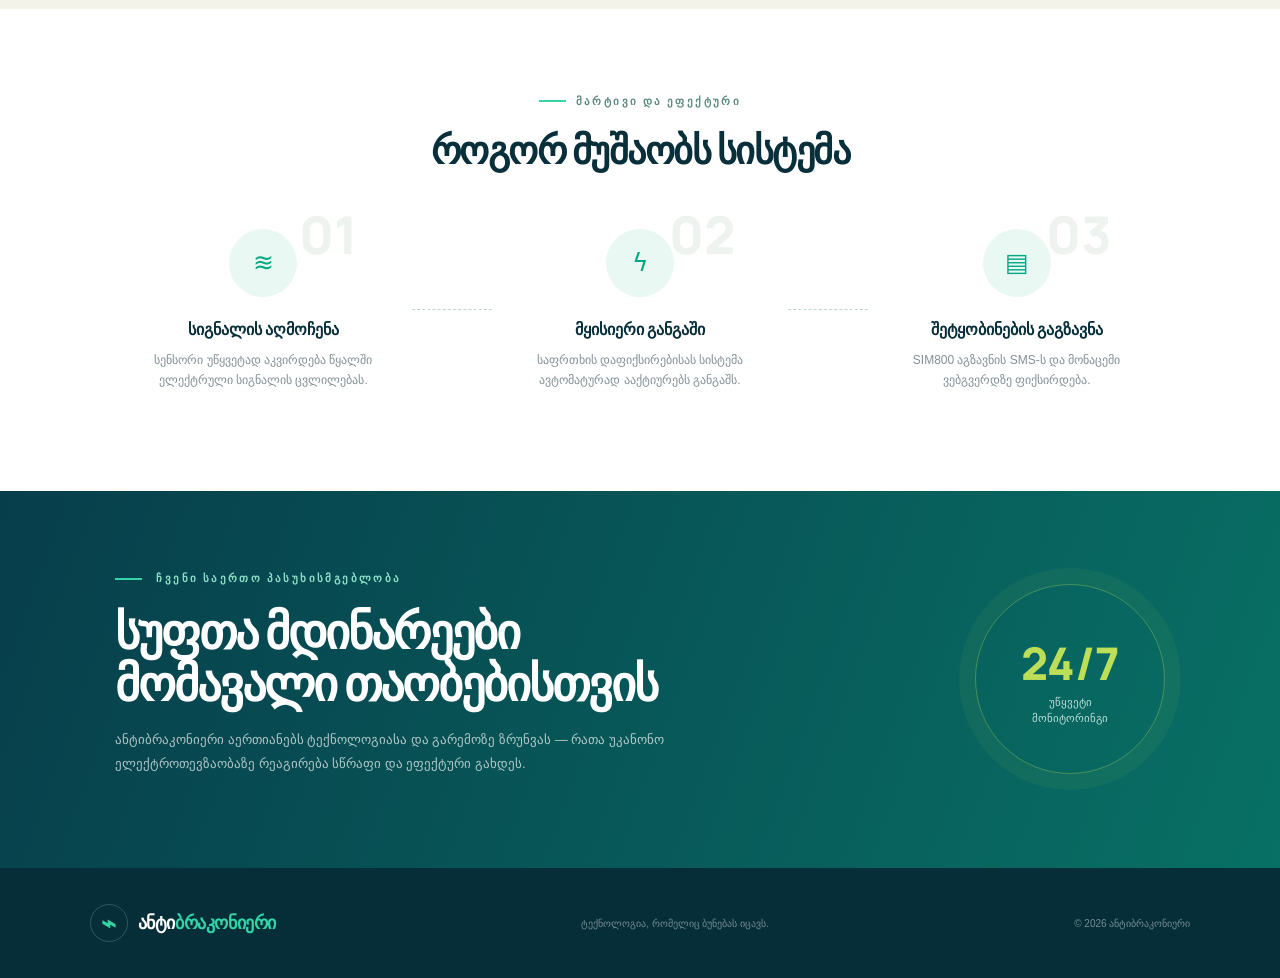
==== commit c71a8b81: "Add link to instruction page in navigation" ====
--- a/index.html
+++ b/index.html
@@ -23,6 +23,7 @@
       <a href="#system">სისტემა</a>
       <a href="#how-it-works">როგორ მუშაობს</a>
       <a href="#mission">მისია</a>
+      <a href="instruction.html">ინსტრუქცია</a>
     </nav>
     <div class="live-pill"><i></i> სისტემა აქტიურია</div>
   </header>
